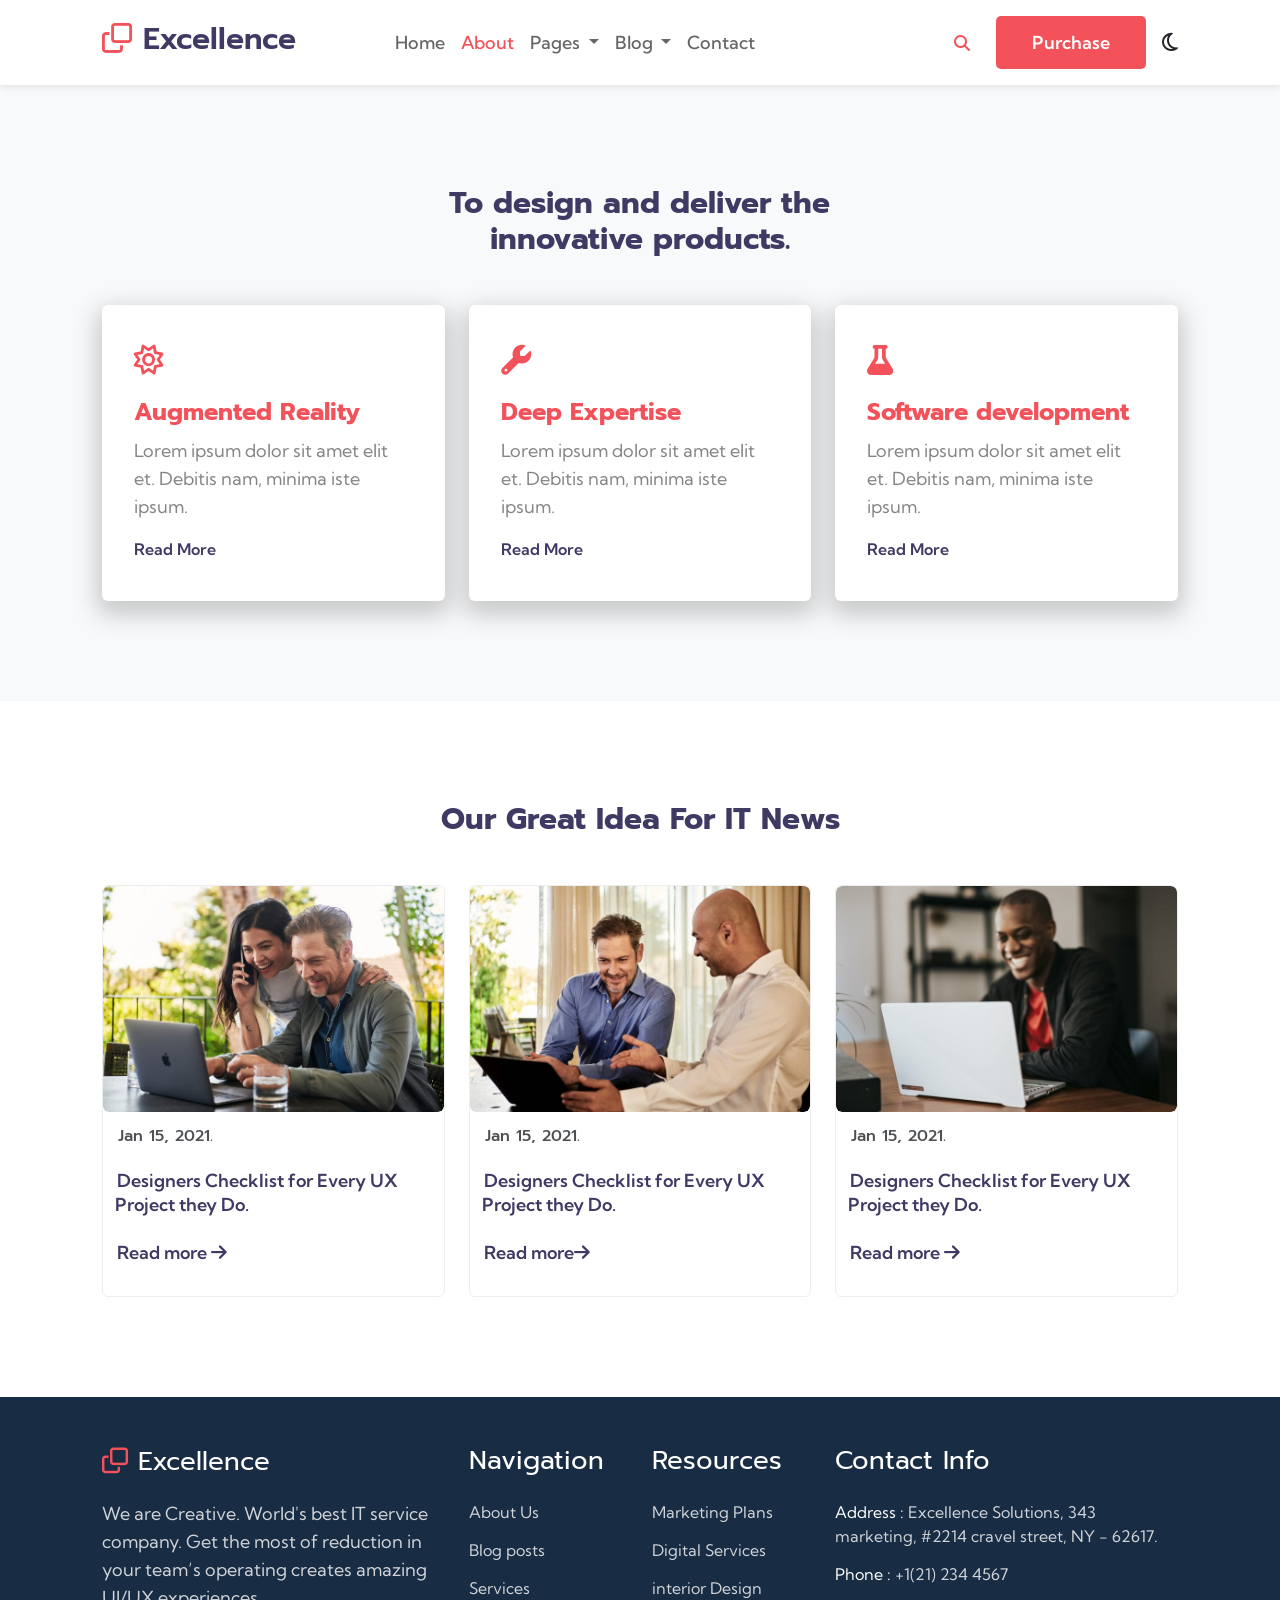
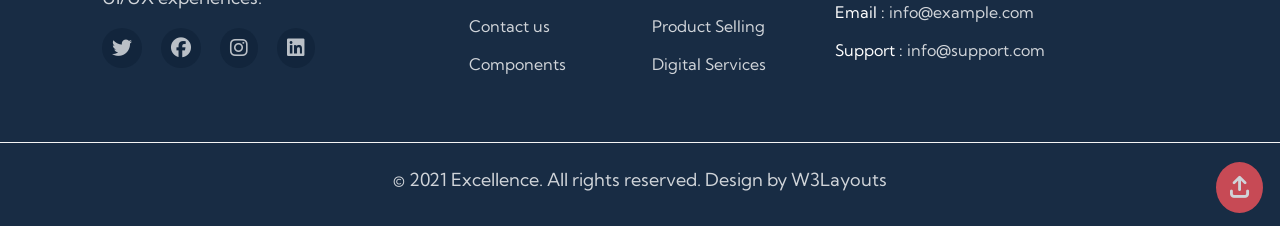
==== about.html @ 2a5c4272 "first commit" ====
<!DOCTYPE html>
<html lang="en">
<head>
    <meta charset="UTF-8">
    <meta name="viewport" content="width=device-width, initial-scale=1.0">
    <title>Excellence</title>
    <link rel="stylesheet" href="css/bootstrap.min.css">
    <link rel="stylesheet" href="css/style.css">
    <link rel="preconnect" href="https://fonts.googleapis.com">
    <link rel="preconnect" href="https://fonts.gstatic.com" crossorigin>
    <link href="https://fonts.googleapis.com/css2?family=Kumbh+Sans&family=Prompt&display=swap" rel="stylesheet">
    <link rel="stylesheet" href="https://cdnjs.cloudflare.com/ajax/libs/font-awesome/6.5.2/css/all.min.css">
</head>
<body>
    <nav class="navbar navbar-expand-lg sticky-top" id="header">
        <div class="container">
            <a class="navbar-brand col-3" href="index.html"><h3><span><i class="fa-regular fa-clone"></i></span> Excellence</h3></a>
            <button class="navbar-toggler" type="button" data-bs-toggle="collapse" data-bs-target="#navbarSupportedContent" aria-controls="navbarSupportedContent" aria-expanded="false" aria-label="Toggle navigation">
                <span class="navbar-toggler-icon"></span>
            </button>
            <div class="collapse navbar-collapse" id="navbarSupportedContent">
                <ul class="navbar-nav me-auto mb-2 mb-lg-0">
                    <li class="nav-item">
                        <a class="nav-link " aria-current="page" href="index.html">Home</a>
                    </li>
                    <li class="nav-item ">
                        <a class="nav-link active" href="#">About</a>
                    </li>
                    <li class="nav-item dropdown">
                        <a class="nav-link dropdown-toggle" href="#" role="button" data-bs-toggle="dropdown" aria-expanded="false">
                        Pages
                        </a>
                        <ul class="dropdown-menu">
                        <li><a class="dropdown-item" href="#">Action</a></li>
                        <li><a class="dropdown-item" href="#">Another action</a></li>
                        <li><hr class="dropdown-divider"></li>
                        <li><a class="dropdown-item" href="#">Something else here</a></li>
                        </ul>
                    </li>
                    <li class="nav-item dropdown">
                        <a class="nav-link dropdown-toggle" href="#" role="button" data-bs-toggle="dropdown" aria-expanded="false">
                        Blog
                        </a>
                        <ul class="dropdown-menu">
                        <li><a class="dropdown-item" href="#">Action</a></li>
                        <li><a class="dropdown-item" href="#">Another action</a></li>
                        <li><hr class="dropdown-divider"></li>
                        <li><a class="dropdown-item" href="#">Something else here</a></li>
                        </ul>
                    </li>
                    <li class="nav-item">
                        <a class="nav-link" href="#">Contact</a>
                    </li>
                    <!-- <li class="nav-item">
                        <a class="nav-link disabled" aria-disabled="true">Disabled</a>
                    </li> -->
                </ul>
                <!-- <form class="d-flex" role="search">
                <input class="form-control me-2" type="search" placeholder="Search" aria-label="Search">
                <button class="btn btn-outline-success" type="submit">Search</button>
                </form> -->
                <span class="search"><i class="fa-solid fa-magnifying-glass"></i></span>
                <a href="" class="btn btn1 mx-3">Purchase</a>
            </div>
            <!-- theme icon -->
            <span class="moon size"><i class="fa-regular fa-moon"></i></span>
            <span class="sun size"><i class="fa-regular fa-sun"></i></span>
        </div>
    </nav>
    <!-- header close -->

    <div id="products" class="pd gr">
        <div class="container">
            <h1 class="hd text-center col-lg-5 col-md-10 mx-auto mb-5">To design and deliver the innovative products.</h1>
                <div class="row mt-5SS">
                    <div class="col-lg-4 col-md-6 col-12">
                        <div class="pro rounded pr1">
                            <span class="fa-regular fa-sun" aria-hidden="true"></span>
                            <h3>Augmented Reality</h3>
                            <p class="para">Lorem ipsum dolor sit amet elit et. Debitis nam, minima iste ipsum.</p>
                            <a href="">Read More</a>
                        </div>
                    </div>
                    <div class="col-lg-4 col-md-6 col-12 mt-md-0 mt-5" >
                        <div class="pro rounded pr2">
                            <span class="fa fa-wrench icon-fea" aria-hidden="true"></span>
                            <h3>Deep Expertise</h3>
                            <p class="para">Lorem ipsum dolor sit amet elit et. Debitis nam, minima iste ipsum.</p>
                            <a href="">Read More</a>
                        </div>
                    </div>
                    <div class="col-lg-4 col-md-6 col-12 mt-lg-0 mt-5 mx-auto">
                        <div class="pro rounded pr3">
                            <span class="fa fa-flask" aria-hidden="true"></span>
                            <h3>Software development</h3>
                            <p class="para">Lorem ipsum dolor sit amet elit et. Debitis nam, minima iste ipsum.</p>
                            <a href="" class="sam">Read More</a>
                        </div>
                    </div>                    
                </div>
        </div>
    </div>
    <!-- products close -->

    <div id="idea" class="pd">
        <div class="container">
            <h1 class="hd text-center col-lg-7 col-md-10 mx-auto">Our Great Idea For IT News</h1>
            <div class="row mt-5">
                <div class="col-lg-4 col-md-6 col-12">
                    <div class="bor rounded">
                        <div class="effect rounded">
                            <img src="images/blog1.jpg" class="rounded img-fluid">
                            <div class="eff rounded">
                                <span class="fa fa-plus rounded"></span>
                            </div>
                        </div>
                        <h6 >Jan 15, 2021.</h6>                    
                        <a href="#">Designers Checklist for Every UX
                        &nbsp;&nbsp;&nbsp;Project they Do.</a><br><br>
                        <a href="#">Read more <span class="fa fa-arrow-right"></span></a>
                    </div>                   
                </div>
                <div class="col-lg-4 col-md-6 col-12 mt-md-0 mt-5">
                    <div class="bor rounded">
                        <div class="effect rounded">
                            <img src="images/blog2.jpg" class="rounded img-fluid">
                            <div class="eff rounded">
                                <span class="fa fa-plus rounded"></span>
                            </div>
                        </div>
                        <h6 >Jan 15, 2021.</h6>                    
                        <a href="#">Designers Checklist for Every UX
                        &nbsp;&nbsp;&nbsp;Project they Do.</a><br><br>
                        <a href="#">Read more<span class="fa fa-arrow-right"></span></a>
                    </div>         
                </div>
                <div class="col-lg-4 col-md-6 col-12 mt-lg-0 mt-5 mx-auto">
                    <div class="bor rounded">
                        <div class="effect rounded">
                            <img src="images/blog3.jpg" class="rounded img-fluid">
                            <div class="eff rounded">
                                <span class="fa fa-plus rounded"></span>
                            </div>
                        </div>
                        <h6 >Jan 15, 2021.</h6>                    
                        <a href="#">Designers Checklist for Every UX
                        &nbsp;&nbsp;&nbsp;Project they Do.</a><br><br>
                        <a href="#">Read more <span class="fa fa-arrow-right"></span></a>
                    </div>         
                </div>
            </div>
        </div>
    </div>
    <!-- ideas close -->

    <div id="footer" class="pt-5 pb-3 fbc">
        <div class="container">
            <div class="row">
                <div class="col-lg-4 col-md-6 col-12">
                    <a class="navbar-brand col-3" href="index.html"><h3><span><i class="fa-regular fa-clone"></i></span> Excellence</h3></a>
                    <p class="para">We are Creative. World's best IT service company. Get the most of reduction in your team’s operating creates amazing UI/UX experiences.</p>
                    <a href=""><i class="fa-brands fa-twitter"></i></a>
                    <a href=""><i class="fa-brands fa-facebook"></a></i>
                    <a href=""><i class="fa-brands fa-instagram"></i></a>
                    <a href=""><i class="fa-brands fa-linkedin"></i></a>
                </div>
                <div class="col-lg-2 col-md-6 col-6  mt-md-0 mt-5">
                    <h3 class="pb-3">Navigation</h3>
                    <ul class="list-unstyled">
                        <li><a href="">About Us</a></li>
                        <li><a href="">Blog posts</a></li>
                        <li><a href="">Services</a></li>
                        <li><a href="">Contact us</a></li>
                        <li><a href="">Components</a></li>
                    </ul>
                </div>
                <div class="col-lg-2 col-md-6 col-6 mt-lg-0 mt-5">
                    <h3 class="pb-3">Resources</h3>
                    <ul class="list-unstyled">
                        <li><a href="">Marketing Plans</a></li>
                        <li><a href="">Digital Services</a></li>
                        <li><a href="">interior Design</a></li>
                        <li><a href="">Product Selling</a></li>
                        <li><a href="">Digital Services</a></li>
                    </ul>
                </div>
                <div class="col-lg-4 col-md-6 col-12  mt-lg-0 mt-5">
                    <h3 class="pb-3">Contact Info</h3>
                    <ul class="list-unstyled">
                        <li>Address : <a href="">Excellence Solutions, 343 marketing, #2214 cravel street, NY - 62617.</a></li>
                        <li>Phone : <a href="">+1(21) 234 4567</a></li>
                        <li>Email : <a href="">info@example.com</a></li>
                        <li>Support : <a href="">info@support.com</a></li>
                    </ul>
                </div>
            </div>
        </div>     
        <div class="bb"></div>
        <div><p class="para mt-2 text-center">© 2021 Excellence. All rights reserved. Design by W3Layouts</p></div>
        <a href="" class="arrow"><i class="fa-solid fa-arrow-up-from-bracket"></i></a>
    </div>
    

    <script src="js/jquery-3.7.1.min.js"></script>
    <script src="js/popper.min.js"></script>
    <script src="js/bootstrap.min.js"></script>
    <script src="js/style.js"></script>
</body>
</html>
---- css/style.css ----
* {
    font-family: "Kumbh Sans", sans-serif;
}

h1,
h2,
h3,
h4,
h5,
h6 {
    font-family: "Prompt", sans-serif;
}

.container {
    width: 1100px;
}

.pd

/* for common padding*/
    {
    padding: 100px 0px;
}

.pd1

/* for common padding*/
    {
    padding: 30px 0px;
}

.gr {
    background-color: #f8f9fa;
}

.mr

/* for common margin*/
    {
    margin: 30px 0px;
}

.hd

/* for common heading*/
    {
    font-size: 30px;
    font-weight: 700;
    color: #3f3a64;
}

.para {
    font-size: 18px;
    line-height: 28px;
    color: #666;
    opacity: 0.8;
}

.navbar {
    padding: 15px 0px !important;
    background-color: white;
    box-shadow: 0 3px 6px 0 rgba(0, 0, 0, 0.08);
}

.navbar-brand span {
    color: #f3525a;
}

.navbar .navbar-brand h3 {
    color: #3f3a64;
    font-size: 30px !important;
    font-weight: 600;
    /* for bold*/
}

.navbar-nav .nav-link {
    padding: 0px 10px;
    color: #666;
    font-size: 18px;
    font-weight: 500;
}

.navbar-nav .nav-link.active {
    color: #f3525a !important;
}

.navbar-nav .nav-link:hover {
    color: #f3525a !important;
}

.search {
    color: #f3525a !important;
    padding: 7px 10px;
}

.search:hover {
    background-color: red;
    color: white !important;
    border-radius: 100px;
}

a.btn1 {
    padding: 12px 35px;
    font-size: 18px;
    font-weight: 600;
    color: white;
    background-color: #f3525a !important;
    border-radius: 5px;
}

a.btn1:hover {
    background-color: #dc3545 !important;
    color: white;
}

.size {
    font-size: 1.3em;
}

.navbar-toggler {
    background-color: #f3525a !important;
    box-shadow: none !important;
    border: none;
}

/* header css close */

.carousel-caption {
    position: absolute;
    top: 38%;
}

.carousel-indicators button {
    height: 10px !important;
    width: 10px !important;
    border-radius: 100%;
    margin-right: 10px !important;
}

.carousel-caption h3 {
    font-size: 36px;
    margin-bottom: 14px;
    color: #fff;
    font-weight: 100px;
}

.carousel-caption h1 {
    color: #fff;
    font-size: 60px;
    line-height: 90px;
    /* text-transform: capitalize; */
    font-weight: 700;
}

.carousel-caption p {
    color: #f3f3f3;
    font-size: 20px;
    opacity: 0.8;
    margin-bottom: 50px;
}

/* carousel(slider) css close */

@media only screen and (max-width:991px) {
    .navbar-toggler {
        position: fixed;
        right: 12%;
        top: 3%;
    }

    .size {
        position: fixed;
        right: 20%;
        top: 3.5%;
    }

    .navbar .btn1 {
        display: none;
    }

    #carouselExampleCaptions img {
        height: 500px;
    }

    .carousel-caption {
        position: absolute;
        top: 25%;
    }

    .carousel-caption h3 {
        font-size: 26px;
        margin-bottom: 14px;
    }

    .carousel-caption h1 {
        font-size: 40px;
        line-height: 80px;
    }

    .carousel-caption p {
        font-size: 20px;
        opacity: 0.8;
        margin-bottom: 30px;
    }

}

@media only screen and (max-width:768px) {
    .navbar-toggler {
        position: fixed;
        right: 8%;
    }

    .size {
        position: fixed;
        right: 22%;
    }

    .navbar .btn1 {
        display: none;
    }

    #carouselExampleCaptions img {
        height: 400px;
    }

    .carousel-caption {
        position: absolute;
        top: 18%;
    }

    .carousel-caption h3 {
        font-size: 18px;
        margin-bottom: 7px;
    }

    .carousel-caption h1 {
        font-size: 26px;
    }

    .carousel-caption p {
        font-size: 15px;
        opacity: 0.8;
        margin-bottom: 15px;
    }

}


a.btn2 {
    padding: 12px 35px;
    font-size: 18px;
    font-weight: 600;
    color: #f3525a;
    border: 1px solid red;
}

a.btn2:hover {
    background-color: #f3525a;
    color: white;
}

/* about css close */

#services .card-body {
    padding: 30px 25px;
    box-shadow: 0px 9px 24px 5px rgba(0, 0, 0, 0.04);
}

#services .card-body span {
    font-size: 25px;
    color: #3f3a64;
    margin-top: 10px;
}

#services .card-body a {
    font-size: 22px;
    line-height: 28px;
    color: #3f3a64;
    font-weight: 600;
    text-decoration: none;
}

#services .card-body a:hover {
    color: #f3525a !important;
    ;
}

/* services css close */

#solution .nav-item {
    font-weight: 600;
    font-size: 18px;
    color: #3f3a64;
    margin-right: 15px;
}

#solution .nav-item button {
    background-color: #f8f9fa;
    color: #3f3a64;
    padding: 15px;
}

#solution .nav-item button.active {
    background-color: #f3525a !important;
    color: white;
}

#solution .tab-pane h3 {
    font-weight: 600;
    font-size: 22px;
    line-height: 30px;
    margin-bottom: 15px;
    margin-top: 10px;
    color: #3f3a64;
}

#solution .tab-pane li {
    margin-bottom: 10px;
    color: #3f3a64;
    font-size: 18px;
    font-weight: 600;
}

#solution .tab-pane li span {
    font-size: 12px;
    margin-right: 16px;
    opacity: 0.4;
}

/* tabs css close */
#solution .accordion button {
    padding: 1em 0;
    color: #3f3a64;
    font-size: 1.15rem;
    font-weight: 700;
    box-shadow: none;
    position: relative;
}

#solution .accordion button:hover {
    color: #f3525a !important;
}

#solution .accordion .accordion-item {
    border: none;
    border-bottom: 1px solid #eee;
}

#solution .accordion .accordion-body {
    padding-left: 0px;
}

#solution .accordion-button:not(.collapsed) {
    color: white !important;
    background-color: #f3525a !important;
    padding: 15px 20px;
    box-shadow: none;
    border-radius: 5px;
}

#solution .accordion-button:not(.collapsed):hover {
    color: white !important;
}

#solution .accordion-button::after {
    background-image: none;
}

#solution .accordion-button span {
    position: absolute;
    right: 3%;
}

#solution .accordion-button span.plus {
    display: block;
}

#solution .accordion-button span.minus {
    display: none;
}

#solution .accordion-button:not(.collapsed) span.plus {
    display: none;
}

#solution .accordion-button:not(.collapsed) span.minus {
    display: block;
}

/* accordian close */
/* solution css close */

#process .effect {
    position: relative;
}

#process .eff {
    background-color: rgba(0, 90, 255, 0.65);
    color: white;
    position: absolute;
    top: 0%;
    height: 100%;
    padding: 30px;
    padding-top: 50px;
    transform: scale(0);
    /* hide */
    transition: all 0.5s ease-out;
}

#process .effect:hover .eff {
    transform: scale(1);
    /* show */
}

#process .eff h4 {
    font-weight: 600;
    font-size: 22px;
    line-height: 28px;
    margin-bottom: 18px;
}

#process .eff p {
    color: white;
    opacity: 1;
}

#process .effect span.fa {
    color: #fff;
    background-color: #f3525a;
    padding: 10px;
    border-bottom-left-radius: 5px;
    position: absolute;
    bottom: 0%;
    left: 0%;
    transition: all 0.4s linear;
}

#process .effect:hover span.fa {
    opacity: 0;
}

/* process css close */

#join a.btn3 {
    padding: 12px 35px;
    font-size: 18px;
    font-weight: 600;
    color: black;
    border: 1px solid black;
}

#join a.btn3:hover {
    background-color: black;
    color: white;
}

/* join css close */

#products .pro {
    background-color: white;
    box-shadow: 0px 9px 24px 5px rgba(0, 0, 0, 0.2);
    padding: 2.5rem 2rem;
    transition: all 0.5 ease-out;
}

#products .pro span {
    font-size: 30px;
    color: #f3525a;
    margin-bottom: 20px;
    transition: all 0.5s ease;
    transform: scale(1);
}

#products .pro h3 {
    font-size: 24px;
    line-height: 34px;
    font-weight: 700;
    color: #f3525a;
    transition: all 0.3s ease;
}

#products .pro p {
    color: #666;
    transition: all 0.3s ease;
}

#products .pro a {
    font-weight: 600;
    font-size: 16px;
    color: #3f3a64;
    text-decoration: none;
    transition: all 0.3s ease;
}

#products .pr1:hover {
    background-image: linear-gradient(to right, rgba(0, 0, 0, 0.74), rgba(0, 0, 0, 0.67)), url(../images/s1.jpg);
    background-repeat: no-repeat;
    background-size: cover;
}

#products .pr2:hover {
    background-image: linear-gradient(to right, rgba(0, 0, 0, 0.74), rgba(0, 0, 0, 0.67)), url(../images/s3.jpg);
    background-repeat: no-repeat;
    background-size: cover;
}

#products .pr3:hover {
    background-image: linear-gradient(to right, rgba(0, 0, 0, 0.74), rgba(0, 0, 0, 0.67)), url(../images/s4.jpg);
    background-repeat: no-repeat;
    background-size: cover;
}

#products .pro:hover h3,
#products .pro:hover p,
#products .pro:hover a,
#products .pro:hover span {
    color: white;
}

#products .pro:hover span {
    transform: scale(1.1);
}

/* products css close */


#idea .effect {
    position: relative;
    overflow: hidden;
}

#idea .effect img {
    transform: scale(1);
    transition: all 0.5s linear;
}

#idea .effect:hover img {
    transform: scale(1.3);
}

#idea .eff span {
    font-size: 25px;
    background-color: rgba(0, 90, 255, 0.65);
    color: white;
    position: absolute;
    top: 0%;
    height: 100%;
    width: 100%;
    padding-top: 30%;
    padding-left: 47%;
    transform: rotateY(180deg) scale(0.5, 0.5); 
    transition: all 0.5s ease-out;
    opacity: 0;
}

#idea .effect:hover .eff span {
    transform: scale(1);
    opacity: 1;
}

#idea .bor {
    border: 1px solid #eee;
}

#idea .bor .cc {
    color: #f3525a;
}

#idea .bor h6 {
    font-size: 1rem;
    opacity: 0.8;
    padding: 15px;
}

#idea .bor a {
    font-size: 18px;
    line-height: 20px;
    font-weight: 600;
    color: #3f3a64;
    text-decoration: none;
    padding: 14px;
}

#idea a:hover {
    color: #f3525a !important;
}

#idea .bor a .fa {
    padding-bottom: 34px;
}

/* ideas css close */

#footer {
    background-color: #182c44 !important;
    position: relative;
}

#footer h3 {
    color: white;
    font-size: 26px;
    font-weight: 400;
}

#footer p {
    padding-top: 15px;
    color: white;
}

#footer .fa-brands {
    font-size: 20px;
    margin-right: 15px;
    color: white;
    background-color: #102339;
    border-radius: 100%;
    padding: 10px;
    opacity: 0.7;
}

#footer .fa-brands:hover {
    background-color: #f3525a;
    opacity: 1;
}

#footer ul li a {
    text-decoration: none;
    opacity: 0.8;
    color: white;
}

#footer ul li {
    margin-bottom: 14px;
    color: white;
}

#footer .bb {
    border-bottom: 1px solid whitesmoke;
    padding-top: 50px;
}

#footer a.arrow {
    color: white;
    background-color: #f3525a;
    font-size: 22px;
    position: absolute;
    right: 1.3%;
    bottom: 3%;
    padding: 9px 14px;
    border-radius: 100%;
    opacity: 0.8;
}

#footer a .arrow:hover {
    opacity: 1;
}

#footer a:hover {
    color: white;
    opacity: 1;
}
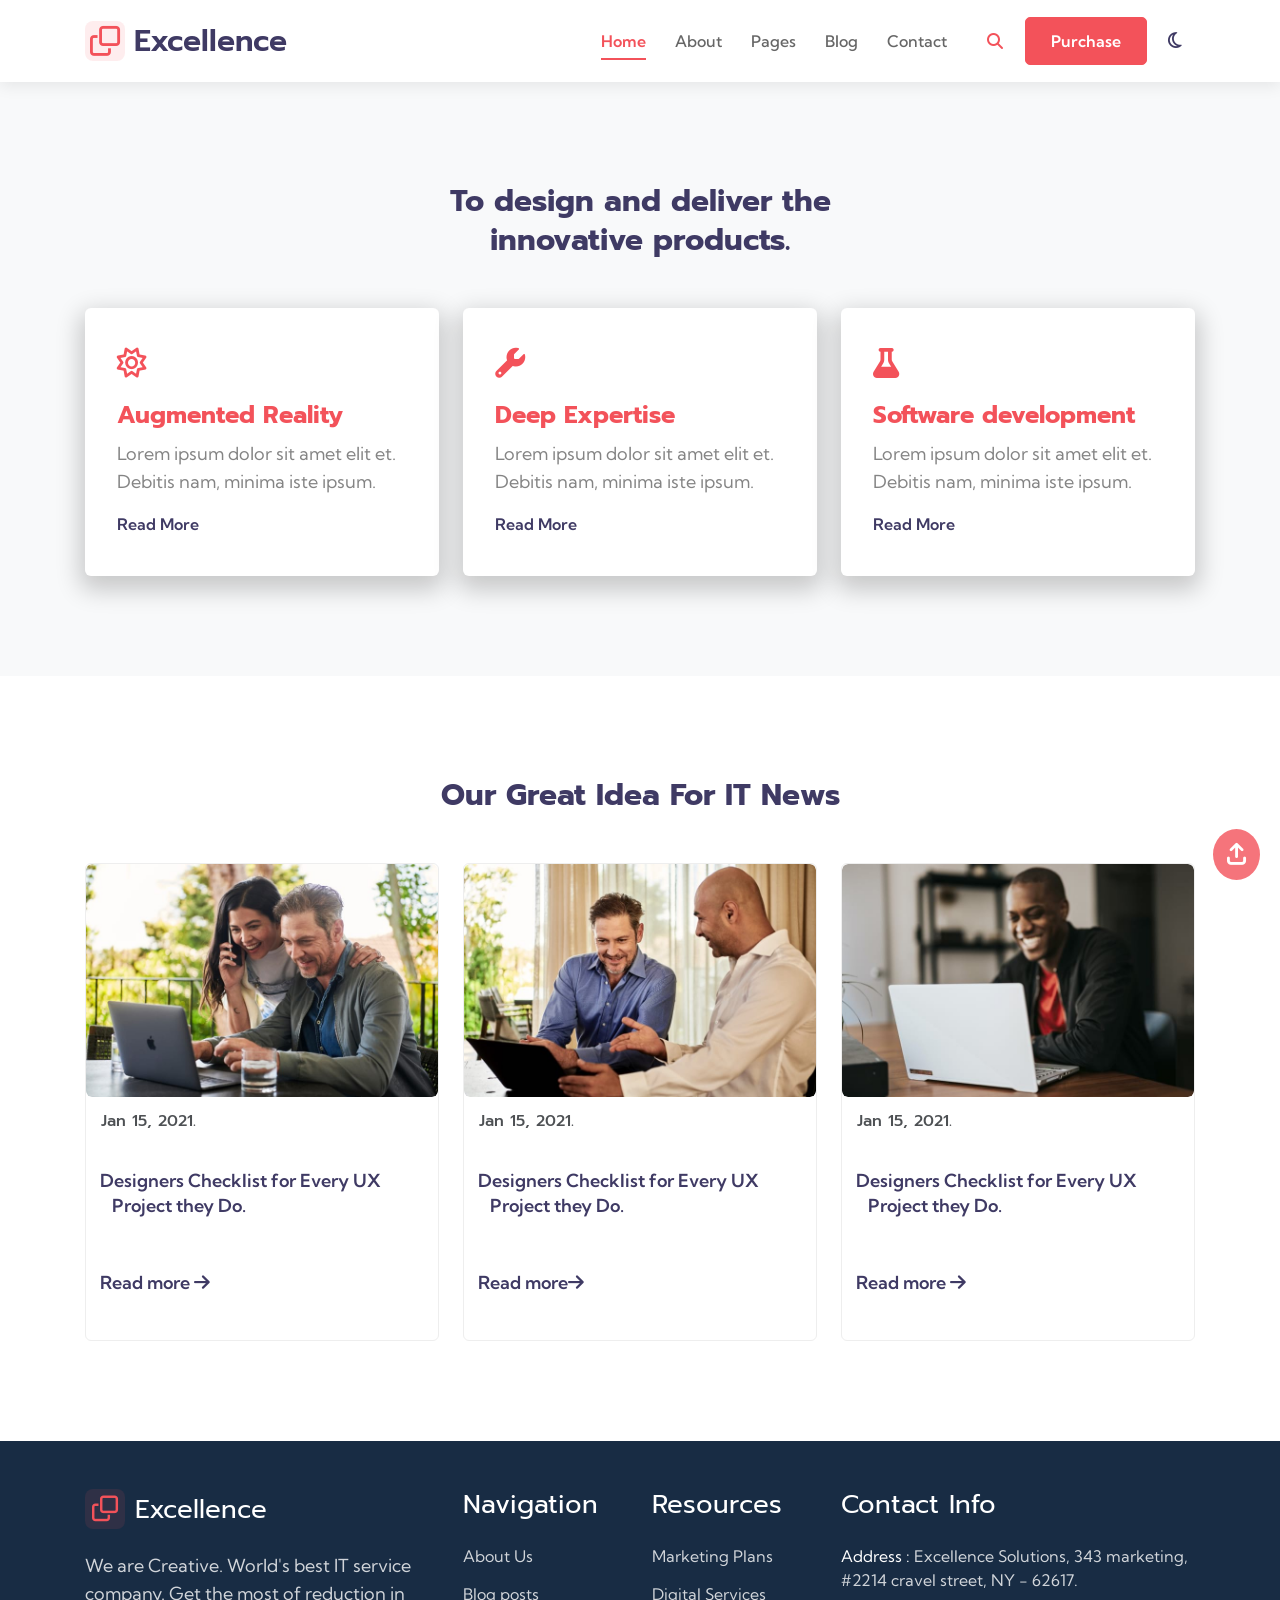
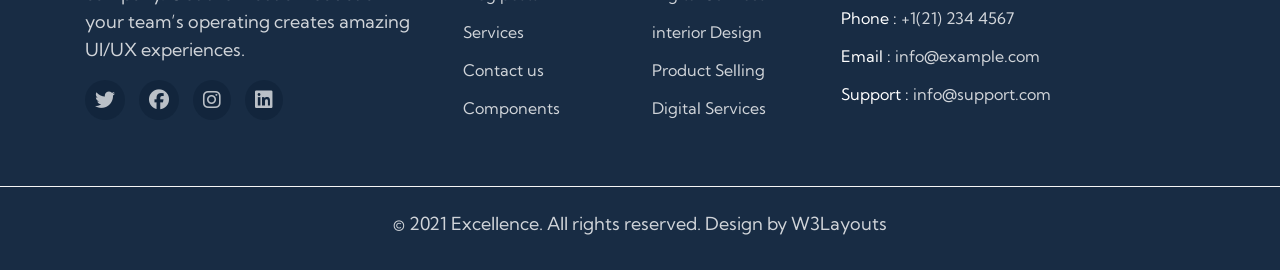
==== commit c3e9941b: "Improve responsive navbar and fixed header" ====
--- a/about.html
+++ b/about.html
@@ -1,5 +1,6 @@
 <!DOCTYPE html>
 <html lang="en">
+
 <head>
     <meta charset="UTF-8">
     <meta name="viewport" content="width=device-width, initial-scale=1.0">
@@ -11,93 +12,174 @@
     <link href="https://fonts.googleapis.com/css2?family=Kumbh+Sans&family=Prompt&display=swap" rel="stylesheet">
     <link rel="stylesheet" href="https://cdnjs.cloudflare.com/ajax/libs/font-awesome/6.5.2/css/all.min.css">
 </head>
+
 <body>
-    <nav class="navbar navbar-expand-lg sticky-top" id="header">
-        <div class="container">
-            <a class="navbar-brand col-3" href="index.html"><h3><span><i class="fa-regular fa-clone"></i></span> Excellence</h3></a>
-            <button class="navbar-toggler" type="button" data-bs-toggle="collapse" data-bs-target="#navbarSupportedContent" aria-controls="navbarSupportedContent" aria-expanded="false" aria-label="Toggle navigation">
-                <span class="navbar-toggler-icon"></span>
-            </button>
+    <nav class="navbar navbar-expand-lg theme1 fixed-header" id="header">
+        <div class="container">
+
+            <!-- Logo -->
+            <a class="navbar-brand" href="index.html">
+                <h3>
+                    <span><i class="fa-regular fa-clone"></i></span>
+                    Excellence
+                </h3>
+            </a>
+
+            <!-- Mobile Controls -->
+            <div class="mobile-controls">
+
+                <!-- Theme -->
+                <span class="moon size">
+                    <i class="fa-regular fa-moon"></i>
+                </span>
+
+                <span class="sun size">
+                    <i class="fa-regular fa-sun"></i>
+                </span>
+
+                <!-- Toggle -->
+                <button class="navbar-toggler" type="button" data-bs-toggle="collapse"
+                    data-bs-target="#navbarSupportedContent" aria-controls="navbarSupportedContent"
+                    aria-expanded="false" aria-label="Toggle navigation">
+
+                    <span class="navbar-toggler-icon"></span>
+                </button>
+
+            </div>
+
+            <!-- Navigation -->
             <div class="collapse navbar-collapse" id="navbarSupportedContent">
-                <ul class="navbar-nav me-auto mb-2 mb-lg-0">
+
+                <ul class="navbar-nav ms-auto mb-2 mb-lg-0">
+
                     <li class="nav-item">
-                        <a class="nav-link " aria-current="page" href="index.html">Home</a>
-                    </li>
-                    <li class="nav-item ">
-                        <a class="nav-link active" href="#">About</a>
-                    </li>
+                        <a class="nav-link active" aria-current="page" href="index.html">
+                            Home
+                        </a>
+                    </li>
+
+                    <li class="nav-item">
+                        <a class="nav-link" href="about.html">
+                            About
+                        </a>
+                    </li>
+
                     <li class="nav-item dropdown">
-                        <a class="nav-link dropdown-toggle" href="#" role="button" data-bs-toggle="dropdown" aria-expanded="false">
-                        Pages
-                        </a>
+                        <a class="nav-link dropdown-toggle" href="#" role="button" data-bs-toggle="dropdown"
+                            aria-expanded="false">
+                            Pages
+                        </a>
+
                         <ul class="dropdown-menu">
-                        <li><a class="dropdown-item" href="#">Action</a></li>
-                        <li><a class="dropdown-item" href="#">Another action</a></li>
-                        <li><hr class="dropdown-divider"></li>
-                        <li><a class="dropdown-item" href="#">Something else here</a></li>
+                            <li>
+                                <a class="dropdown-item" href="#">Action</a>
+                            </li>
+                            <li>
+                                <a class="dropdown-item" href="#">Another action</a>
+                            </li>
+                            <li>
+                                <hr class="dropdown-divider">
+                            </li>
+                            <li>
+                                <a class="dropdown-item" href="#">
+                                    Something else here
+                                </a>
+                            </li>
                         </ul>
                     </li>
+
                     <li class="nav-item dropdown">
-                        <a class="nav-link dropdown-toggle" href="#" role="button" data-bs-toggle="dropdown" aria-expanded="false">
-                        Blog
-                        </a>
+                        <a class="nav-link dropdown-toggle" href="#" role="button" data-bs-toggle="dropdown"
+                            aria-expanded="false">
+                            Blog
+                        </a>
+
                         <ul class="dropdown-menu">
-                        <li><a class="dropdown-item" href="#">Action</a></li>
-                        <li><a class="dropdown-item" href="#">Another action</a></li>
-                        <li><hr class="dropdown-divider"></li>
-                        <li><a class="dropdown-item" href="#">Something else here</a></li>
+                            <li>
+                                <a class="dropdown-item" href="#">Action</a>
+                            </li>
+                            <li>
+                                <a class="dropdown-item" href="#">Another action</a>
+                            </li>
+                            <li>
+                                <hr class="dropdown-divider">
+                            </li>
+                            <li>
+                                <a class="dropdown-item" href="#">
+                                    Something else here
+                                </a>
+                            </li>
                         </ul>
                     </li>
+
                     <li class="nav-item">
-                        <a class="nav-link" href="#">Contact</a>
-                    </li>
-                    <!-- <li class="nav-item">
-                        <a class="nav-link disabled" aria-disabled="true">Disabled</a>
-                    </li> -->
+                        <a class="nav-link" href="#">
+                            Contact
+                        </a>
+                    </li>
+
                 </ul>
-                <!-- <form class="d-flex" role="search">
-                <input class="form-control me-2" type="search" placeholder="Search" aria-label="Search">
-                <button class="btn btn-outline-success" type="submit">Search</button>
-                </form> -->
-                <span class="search"><i class="fa-solid fa-magnifying-glass"></i></span>
-                <a href="" class="btn btn1 mx-3">Purchase</a>
-            </div>
-            <!-- theme icon -->
-            <span class="moon size"><i class="fa-regular fa-moon"></i></span>
-            <span class="sun size"><i class="fa-regular fa-sun"></i></span>
+
+                <!-- Right Side -->
+                <div class="navbar-right">
+
+                    <span class="search">
+                        <i class="fa-solid fa-magnifying-glass"></i>
+                    </span>
+
+                    <a href="#" class="btn btn1">
+                        Purchase
+                    </a>
+
+                </div>
+
+            </div>
+
+            <!-- Desktop Theme -->
+            <div class="desktop-theme">
+                <span class="moon size">
+                    <i class="fa-regular fa-moon"></i>
+                </span>
+
+                <span class="sun size">
+                    <i class="fa-regular fa-sun"></i>
+                </span>
+            </div>
+
         </div>
     </nav>
     <!-- header close -->
 
     <div id="products" class="pd gr">
         <div class="container">
-            <h1 class="hd text-center col-lg-5 col-md-10 mx-auto mb-5">To design and deliver the innovative products.</h1>
-                <div class="row mt-5SS">
-                    <div class="col-lg-4 col-md-6 col-12">
-                        <div class="pro rounded pr1">
-                            <span class="fa-regular fa-sun" aria-hidden="true"></span>
-                            <h3>Augmented Reality</h3>
-                            <p class="para">Lorem ipsum dolor sit amet elit et. Debitis nam, minima iste ipsum.</p>
-                            <a href="">Read More</a>
-                        </div>
-                    </div>
-                    <div class="col-lg-4 col-md-6 col-12 mt-md-0 mt-5" >
-                        <div class="pro rounded pr2">
-                            <span class="fa fa-wrench icon-fea" aria-hidden="true"></span>
-                            <h3>Deep Expertise</h3>
-                            <p class="para">Lorem ipsum dolor sit amet elit et. Debitis nam, minima iste ipsum.</p>
-                            <a href="">Read More</a>
-                        </div>
-                    </div>
-                    <div class="col-lg-4 col-md-6 col-12 mt-lg-0 mt-5 mx-auto">
-                        <div class="pro rounded pr3">
-                            <span class="fa fa-flask" aria-hidden="true"></span>
-                            <h3>Software development</h3>
-                            <p class="para">Lorem ipsum dolor sit amet elit et. Debitis nam, minima iste ipsum.</p>
-                            <a href="" class="sam">Read More</a>
-                        </div>
-                    </div>                    
-                </div>
+            <h1 class="hd text-center col-lg-5 col-md-10 mx-auto mb-5">To design and deliver the innovative products.
+            </h1>
+            <div class="row mt-5SS">
+                <div class="col-lg-4 col-md-6 col-12">
+                    <div class="pro rounded pr1">
+                        <span class="fa-regular fa-sun" aria-hidden="true"></span>
+                        <h3>Augmented Reality</h3>
+                        <p class="para">Lorem ipsum dolor sit amet elit et. Debitis nam, minima iste ipsum.</p>
+                        <a href="">Read More</a>
+                    </div>
+                </div>
+                <div class="col-lg-4 col-md-6 col-12 mt-md-0 mt-5">
+                    <div class="pro rounded pr2">
+                        <span class="fa fa-wrench icon-fea" aria-hidden="true"></span>
+                        <h3>Deep Expertise</h3>
+                        <p class="para">Lorem ipsum dolor sit amet elit et. Debitis nam, minima iste ipsum.</p>
+                        <a href="">Read More</a>
+                    </div>
+                </div>
+                <div class="col-lg-4 col-md-6 col-12 mt-lg-0 mt-5 mx-auto">
+                    <div class="pro rounded pr3">
+                        <span class="fa fa-flask" aria-hidden="true"></span>
+                        <h3>Software development</h3>
+                        <p class="para">Lorem ipsum dolor sit amet elit et. Debitis nam, minima iste ipsum.</p>
+                        <a href="" class="sam">Read More</a>
+                    </div>
+                </div>
+            </div>
         </div>
     </div>
     <!-- products close -->
@@ -114,11 +196,11 @@
                                 <span class="fa fa-plus rounded"></span>
                             </div>
                         </div>
-                        <h6 >Jan 15, 2021.</h6>                    
+                        <h6>Jan 15, 2021.</h6>
                         <a href="#">Designers Checklist for Every UX
-                        &nbsp;&nbsp;&nbsp;Project they Do.</a><br><br>
+                            &nbsp;&nbsp;&nbsp;Project they Do.</a><br><br>
                         <a href="#">Read more <span class="fa fa-arrow-right"></span></a>
-                    </div>                   
+                    </div>
                 </div>
                 <div class="col-lg-4 col-md-6 col-12 mt-md-0 mt-5">
                     <div class="bor rounded">
@@ -128,11 +210,11 @@
                                 <span class="fa fa-plus rounded"></span>
                             </div>
                         </div>
-                        <h6 >Jan 15, 2021.</h6>                    
+                        <h6>Jan 15, 2021.</h6>
                         <a href="#">Designers Checklist for Every UX
-                        &nbsp;&nbsp;&nbsp;Project they Do.</a><br><br>
+                            &nbsp;&nbsp;&nbsp;Project they Do.</a><br><br>
                         <a href="#">Read more<span class="fa fa-arrow-right"></span></a>
-                    </div>         
+                    </div>
                 </div>
                 <div class="col-lg-4 col-md-6 col-12 mt-lg-0 mt-5 mx-auto">
                     <div class="bor rounded">
@@ -142,25 +224,28 @@
                                 <span class="fa fa-plus rounded"></span>
                             </div>
                         </div>
-                        <h6 >Jan 15, 2021.</h6>                    
+                        <h6>Jan 15, 2021.</h6>
                         <a href="#">Designers Checklist for Every UX
-                        &nbsp;&nbsp;&nbsp;Project they Do.</a><br><br>
+                            &nbsp;&nbsp;&nbsp;Project they Do.</a><br><br>
                         <a href="#">Read more <span class="fa fa-arrow-right"></span></a>
-                    </div>         
+                    </div>
                 </div>
             </div>
         </div>
     </div>
     <!-- ideas close -->
 
-    <div id="footer" class="pt-5 pb-3 fbc">
+    <div id="footer" class="pt-5 pb-3 fbc theme2">
         <div class="container">
             <div class="row">
                 <div class="col-lg-4 col-md-6 col-12">
-                    <a class="navbar-brand col-3" href="index.html"><h3><span><i class="fa-regular fa-clone"></i></span> Excellence</h3></a>
-                    <p class="para">We are Creative. World's best IT service company. Get the most of reduction in your team’s operating creates amazing UI/UX experiences.</p>
+                    <a class="navbar-brand" href="index.html">
+                        <h3><span><i class="fa-regular fa-clone"></i></span> Excellence</h3>
+                    </a>
+                    <p class="para">We are Creative. World's best IT service company. Get the most of reduction in your
+                        team’s operating creates amazing UI/UX experiences.</p>
                     <a href=""><i class="fa-brands fa-twitter"></i></a>
-                    <a href=""><i class="fa-brands fa-facebook"></a></i>
+                    <a href=""><i class="fa-brands fa-facebook"></i></a>
                     <a href=""><i class="fa-brands fa-instagram"></i></a>
                     <a href=""><i class="fa-brands fa-linkedin"></i></a>
                 </div>
@@ -187,43 +272,27 @@
                 <div class="col-lg-4 col-md-6 col-12  mt-lg-0 mt-5">
                     <h3 class="pb-3">Contact Info</h3>
                     <ul class="list-unstyled">
-                        <li>Address : <a href="">Excellence Solutions, 343 marketing, #2214 cravel street, NY - 62617.</a></li>
+                        <li>Address : <a href="">Excellence Solutions, 343 marketing, #2214 cravel street, NY -
+                                62617.</a></li>
                         <li>Phone : <a href="">+1(21) 234 4567</a></li>
                         <li>Email : <a href="">info@example.com</a></li>
                         <li>Support : <a href="">info@support.com</a></li>
                     </ul>
                 </div>
             </div>
-        </div>     
+        </div>
         <div class="bb"></div>
-        <div><p class="para mt-2 text-center">© 2021 Excellence. All rights reserved. Design by W3Layouts</p></div>
+        <div>
+            <p class="para mt-2 text-center">© 2021 Excellence. All rights reserved. Design by W3Layouts</p>
+        </div>
         <a href="" class="arrow"><i class="fa-solid fa-arrow-up-from-bracket"></i></a>
     </div>
-    
+
 
     <script src="js/jquery-3.7.1.min.js"></script>
     <script src="js/popper.min.js"></script>
     <script src="js/bootstrap.min.js"></script>
     <script src="js/style.js"></script>
 </body>
-</html>
-
-
-
-
-
-
-
-
-
-
-
-
-
-
-
-
-
-
-
-
+
+</html>
--- a/css/style.css
+++ b/css/style.css
@@ -1,5 +1,21 @@
+/* =========================================================
+   GLOBAL
+========================================================= */
+
 * {
+    box-sizing: border-box;
     font-family: "Kumbh Sans", sans-serif;
+}
+
+html {
+    scroll-behavior: smooth;
+    overflow-x: hidden;
+}
+
+body {
+    margin: 0;
+    padding: 0;
+    overflow-x: hidden;
 }
 
 h1,
@@ -11,42 +27,48 @@
     font-family: "Prompt", sans-serif;
 }
 
+img {
+    max-width: 100%;
+    height: auto;
+}
+
+a {
+    transition: all 0.3s ease;
+}
+
 .container {
-    width: 1100px;
-}
-
-.pd
-
-/* for common padding*/
-    {
-    padding: 100px 0px;
-}
-
-.pd1
-
-/* for common padding*/
-    {
-    padding: 30px 0px;
+    width: 100%;
+    max-width: 1140px;
+    margin: 0 auto;
+    padding-left: 15px;
+    padding-right: 15px;
+}
+
+/* Common padding */
+
+.pd {
+    padding: 100px 0;
+}
+
+.pd1 {
+    padding: 30px 0;
 }
 
 .gr {
     background-color: #f8f9fa;
 }
 
-.mr
-
-/* for common margin*/
-    {
-    margin: 30px 0px;
-}
-
-.hd
-
-/* for common heading*/
-    {
+.mr {
+    margin: 30px 0;
+}
+
+/* Common heading */
+
+.hd {
     font-size: 30px;
     font-weight: 700;
     color: #3f3a64;
+    line-height: 1.3;
 }
 
 .para {
@@ -56,84 +78,704 @@
     opacity: 0.8;
 }
 
+/* Prevent content from hiding underneath fixed navbar */
+body {
+    padding-top: 76px;
+}
+
+
+/* =========================================================
+   FIXED HEADER
+========================================================= */
+
+#header.fixed-header {
+    position: fixed;
+    top: 0;
+    left: 0;
+    width: 100%;
+    z-index: 9999;
+
+    background-color: rgba(255, 255, 255, 0.97);
+
+    box-shadow: 0 4px 15px rgba(0, 0, 0, 0.08);
+
+    backdrop-filter: blur(10px);
+    -webkit-backdrop-filter: blur(10px);
+
+    transition: all 0.3s ease;
+}
+
+
+/* Space for fixed navbar */
+
+body {
+    padding-top: 82px;
+}
+
+
+/* =========================================================
+   NAVBAR
+========================================================= */
+
 .navbar {
-    padding: 15px 0px !important;
-    background-color: white;
-    box-shadow: 0 3px 6px 0 rgba(0, 0, 0, 0.08);
+    min-height: 82px;
+    padding: 12px 0 !important;
+    background-color: transparent;
+
+    z-index: 9999;
+}
+
+
+/* =========================================================
+   CONTAINER
+========================================================= */
+
+.navbar .container {
+    display: flex;
+    align-items: center;
+}
+
+
+/* =========================================================
+   LOGO
+========================================================= */
+
+.navbar-brand {
+    text-decoration: none;
+    padding: 0 !important;
+    margin: 0 !important;
+}
+
+.navbar .navbar-brand h3 {
+    color: #3f3a64;
+
+    font-size: 30px !important;
+    font-weight: 600;
+
+    margin: 0;
+
+    white-space: nowrap;
+
+    display: flex;
+    align-items: center;
+
+    gap: 9px;
+
+    transition: all 0.3s ease;
 }
 
 .navbar-brand span {
     color: #f3525a;
 }
 
-.navbar .navbar-brand h3 {
-    color: #3f3a64;
-    font-size: 30px !important;
-    font-weight: 600;
-    /* for bold*/
+.navbar-brand h3 span {
+    display: inline-flex;
+
+    align-items: center;
+    justify-content: center;
+
+    width: 40px;
+    height: 40px;
+
+    border-radius: 8px;
+
+    background-color: rgba(243, 82, 90, 0.10);
+
+    transition: all 0.3s ease;
+}
+
+.navbar-brand:hover h3 span {
+    background-color: #f3525a;
+    color: white;
+
+    transform: rotate(-5deg);
+}
+
+
+/* =========================================================
+   NAVIGATION
+========================================================= */
+
+.navbar-nav {
+    align-items: center;
+    gap: 3px;
 }
 
 .navbar-nav .nav-link {
-    padding: 0px 10px;
-    color: #666;
-    font-size: 18px;
+    position: relative;
+
+    padding: 10px 13px !important;
+
+    color: #666 !important;
+
+    font-size: 16px;
     font-weight: 500;
-}
+
+    border-radius: 5px;
+
+    transition: all 0.3s ease;
+}
+
+
+/* Hover */
+
+.navbar-nav .nav-link:hover {
+    color: #f3525a !important;
+}
+
+
+/* Active */
 
 .navbar-nav .nav-link.active {
     color: #f3525a !important;
-}
-
-.navbar-nav .nav-link:hover {
+    font-weight: 600;
+}
+
+
+/* Animated underline */
+
+.navbar-nav .nav-link::after {
+    content: "";
+
+    position: absolute;
+
+    left: 13px;
+    right: 13px;
+    bottom: 3px;
+
+    height: 2px;
+
+    background-color: #f3525a;
+
+    transform: scaleX(0);
+    transform-origin: center;
+
+    transition: transform 0.3s ease;
+}
+
+.navbar-nav .nav-link:hover::after,
+.navbar-nav .nav-link.active::after {
+    transform: scaleX(1);
+}
+
+
+/* =========================================================
+   DROPDOWN
+========================================================= */
+
+.dropdown-menu {
+    border: none !important;
+
+    padding: 8px;
+
+    margin-top: 10px !important;
+
+    border-radius: 8px;
+
+    box-shadow: 0 8px 25px rgba(0, 0, 0, 0.12);
+}
+
+.dropdown-item {
+    padding: 9px 14px;
+
+    color: #666;
+
+    border-radius: 5px;
+
+    transition: all 0.2s ease;
+}
+
+.dropdown-item:hover {
+    background-color: rgba(243, 82, 90, 0.10);
+    color: #f3525a;
+}
+
+
+/* =========================================================
+   RIGHT SIDE
+========================================================= */
+
+.navbar-right {
+    display: flex;
+    align-items: center;
+
+    gap: 10px;
+
+    margin-left: 15px;
+}
+
+
+/* =========================================================
+   SEARCH
+========================================================= */
+
+.search {
+    width: 40px;
+    height: 40px;
+
+    display: flex;
+    align-items: center;
+    justify-content: center;
+
     color: #f3525a !important;
-}
-
-.search {
-    color: #f3525a !important;
-    padding: 7px 10px;
+
+    padding: 0;
+
+    cursor: pointer;
+
+    border-radius: 50%;
+
+    transition: all 0.3s ease;
 }
 
 .search:hover {
-    background-color: red;
+    background-color: #f3525a;
     color: white !important;
-    border-radius: 100px;
-}
+
+    transform: scale(1.05);
+}
+
+
+/* =========================================================
+   PURCHASE BUTTON
+========================================================= */
 
 a.btn1 {
-    padding: 12px 35px;
-    font-size: 18px;
+    padding: 11px 25px;
+
+    font-size: 16px;
     font-weight: 600;
-    color: white;
+
+    color: white !important;
+
     background-color: #f3525a !important;
+
+    border: 1px solid #f3525a !important;
+
     border-radius: 5px;
+
+    text-decoration: none;
+
+    display: inline-block;
+
+    transition: all 0.3s ease;
 }
 
 a.btn1:hover {
     background-color: #dc3545 !important;
+
+    border-color: #dc3545 !important;
+
+    color: white !important;
+
+    transform: translateY(-2px);
+
+    box-shadow: 0 5px 12px rgba(243, 82, 90, 0.25);
+}
+
+
+/* =========================================================
+   THEME ICON
+========================================================= */
+
+.size {
+    width: 40px;
+    height: 40px;
+
+    display: inline-flex;
+
+    align-items: center;
+    justify-content: center;
+
+    font-size: 18px;
+
+    color: #3f3a64;
+
+    cursor: pointer;
+
+    border-radius: 50%;
+
+    transition: all 0.3s ease;
+}
+
+.size:hover {
     color: white;
-}
-
-.size {
-    font-size: 1.3em;
-}
+
+    background-color: #f3525a;
+
+    transform: rotate(15deg);
+}
+
+.moon,
+.sun {
+    cursor: pointer;
+}
+
+
+/* =========================================================
+   DESKTOP THEME
+========================================================= */
+
+.desktop-theme {
+    display: flex;
+
+    align-items: center;
+
+    margin-left: 8px;
+}
+
+
+/* =========================================================
+   MOBILE CONTROLS
+========================================================= */
+
+.mobile-controls {
+    display: none;
+
+    align-items: center;
+
+    gap: 7px;
+
+    margin-left: auto;
+}
+
+
+/* =========================================================
+   TOGGLE BUTTON
+========================================================= */
 
 .navbar-toggler {
-    background-color: #f3525a !important;
+    width: 42px;
+    height: 42px;
+
+    padding: 0 !important;
+
+    display: flex;
+    align-items: center;
+    justify-content: center;
+
+    border: 1px solid #ddd !important;
+
+    border-radius: 7px !important;
+
+    background-color: white;
+
     box-shadow: none !important;
-    border: none;
-}
-
-/* header css close */
+
+    transition: all 0.3s ease;
+}
+
+.navbar-toggler:hover {
+    border-color: #f3525a !important;
+
+    background-color: rgba(243, 82, 90, 0.08);
+}
+
+
+/* Bootstrap hamburger */
+
+.navbar-toggler-icon {
+    width: 22px;
+    height: 22px;
+}
+
+
+/* =========================================================
+   TABLET
+========================================================= */
+
+@media (max-width: 1199px) {
+
+    .navbar-nav .nav-link {
+        padding-left: 9px !important;
+        padding-right: 9px !important;
+
+        font-size: 15px;
+    }
+
+    .navbar-right {
+        margin-left: 8px;
+    }
+
+    a.btn1 {
+        padding: 10px 20px;
+    }
+
+}
+
+
+/* =========================================================
+   MOBILE
+========================================================= */
+
+@media (max-width: 991px) {
+
+    body {
+        padding-top: 72px;
+    }
+
+    .navbar {
+        min-height: 72px;
+
+        padding: 10px 0 !important;
+    }
+
+    /* Mobile controls visible */
+
+    .mobile-controls {
+        display: flex;
+    }
+
+    /* Desktop theme hidden */
+
+    .desktop-theme {
+        display: none;
+    }
+
+    /* Logo */
+
+    .navbar .navbar-brand h3 {
+        font-size: 25px !important;
+    }
+
+    .navbar-brand h3 span {
+        width: 37px;
+        height: 37px;
+    }
+
+
+    /* =====================================================
+       MOBILE MENU
+    ===================================================== */
+
+    .navbar-collapse {
+        margin-top: 12px;
+
+        padding: 12px;
+
+        background-color: white;
+
+        border: 1px solid #eee;
+
+        border-radius: 10px;
+
+        box-shadow: 0 10px 25px rgba(0, 0, 0, 0.10);
+    }
+
+
+    .navbar-nav {
+        align-items: stretch;
+
+        gap: 2px;
+    }
+
+
+    .navbar-nav .nav-link {
+        width: 100%;
+
+        padding: 12px 15px !important;
+
+        font-size: 16px;
+
+        border-radius: 5px;
+    }
+
+
+    /* Remove underline on mobile */
+
+    .navbar-nav .nav-link::after {
+        display: none;
+    }
+
+
+    /* Active mobile item */
+
+    .navbar-nav .nav-link.active {
+        color: white !important;
+
+        background-color: #f3525a;
+    }
+
+
+    .navbar-nav .nav-link:hover {
+        background-color: rgba(243, 82, 90, 0.08);
+
+        color: #f3525a !important;
+    }
+
+
+    /* =====================================================
+       MOBILE DROPDOWN
+    ===================================================== */
+
+    .dropdown-menu {
+        margin-top: 0 !important;
+
+        padding: 5px;
+
+        border: none !important;
+
+        box-shadow: none;
+
+        background-color: #fafafa;
+    }
+
+    .dropdown-item {
+        padding: 10px 15px;
+    }
+
+
+    /* =====================================================
+       MOBILE RIGHT SIDE
+    ===================================================== */
+
+    .navbar-right {
+        display: flex;
+
+        flex-direction: column;
+
+        align-items: stretch;
+
+        margin: 8px 0 0;
+
+        padding-top: 10px;
+
+        border-top: 1px solid #eee;
+
+        gap: 8px;
+    }
+
+
+    .search {
+        width: 100%;
+
+        height: 42px;
+
+        justify-content: flex-start;
+
+        padding-left: 15px;
+
+        border-radius: 5px;
+
+        background-color: #fafafa;
+    }
+
+
+    .search:hover {
+        background-color: #f3525a;
+
+        color: white !important;
+    }
+
+
+    a.btn1 {
+        width: 100%;
+
+        text-align: center;
+
+        padding: 11px 20px;
+    }
+
+}
+
+
+/* =========================================================
+   SMALL MOBILE
+========================================================= */
+
+@media (max-width: 575px) {
+
+    body {
+        padding-top: 68px;
+    }
+
+    .navbar {
+        min-height: 68px;
+    }
+
+    .navbar .container {
+        padding-left: 12px;
+        padding-right: 12px;
+    }
+
+    .navbar .navbar-brand h3 {
+        font-size: 22px !important;
+    }
+
+    .navbar-brand h3 span {
+        width: 34px;
+        height: 34px;
+
+        font-size: 15px;
+    }
+
+    .mobile-controls {
+        gap: 5px;
+    }
+
+    .size,
+    .navbar-toggler {
+        width: 39px;
+        height: 39px;
+    }
+
+}
+
+
+/* =========================================================
+   VERY SMALL MOBILE
+========================================================= */
+
+@media (max-width: 380px) {
+
+    .navbar .navbar-brand h3 {
+        font-size: 19px !important;
+    }
+
+    .navbar-brand h3 span {
+        width: 31px;
+        height: 31px;
+    }
+
+    .size,
+    .navbar-toggler {
+        width: 36px;
+        height: 36px;
+    }
+
+    .mobile-controls {
+        gap: 3px;
+    }
+
+}
+
+/* =========================================================
+   CAROUSEL
+========================================================= */
+
+.carousel {
+    width: 100%;
+    overflow: hidden;
+}
+
+.carousel-item img {
+    width: 100%;
+    height: 650px;
+    object-fit: cover;
+}
 
 .carousel-caption {
     position: absolute;
-    top: 38%;
+    top: 32%;
+    left: 10%;
+    right: 10%;
+    text-align: center;
 }
 
 .carousel-indicators button {
     height: 10px !important;
     width: 10px !important;
-    border-radius: 100%;
+    border-radius: 50%;
     margin-right: 10px !important;
 }
 
@@ -141,130 +783,59 @@
     font-size: 36px;
     margin-bottom: 14px;
     color: #fff;
-    font-weight: 100px;
+    font-weight: 500;
 }
 
 .carousel-caption h1 {
     color: #fff;
     font-size: 60px;
-    line-height: 90px;
-    /* text-transform: capitalize; */
+    line-height: 1.2;
     font-weight: 700;
+    margin-bottom: 20px;
 }
 
 .carousel-caption p {
     color: #f3f3f3;
     font-size: 20px;
-    opacity: 0.8;
-    margin-bottom: 50px;
-}
-
-/* carousel(slider) css close */
-
-@media only screen and (max-width:991px) {
-    .navbar-toggler {
-        position: fixed;
-        right: 12%;
-        top: 3%;
-    }
-
-    .size {
-        position: fixed;
-        right: 20%;
-        top: 3.5%;
-    }
-
-    .navbar .btn1 {
-        display: none;
-    }
-
-    #carouselExampleCaptions img {
-        height: 500px;
-    }
-
-    .carousel-caption {
-        position: absolute;
-        top: 25%;
-    }
-
-    .carousel-caption h3 {
-        font-size: 26px;
-        margin-bottom: 14px;
-    }
-
-    .carousel-caption h1 {
-        font-size: 40px;
-        line-height: 80px;
-    }
-
-    .carousel-caption p {
-        font-size: 20px;
-        opacity: 0.8;
-        margin-bottom: 30px;
-    }
-
-}
-
-@media only screen and (max-width:768px) {
-    .navbar-toggler {
-        position: fixed;
-        right: 8%;
-    }
-
-    .size {
-        position: fixed;
-        right: 22%;
-    }
-
-    .navbar .btn1 {
-        display: none;
-    }
-
-    #carouselExampleCaptions img {
-        height: 400px;
-    }
-
-    .carousel-caption {
-        position: absolute;
-        top: 18%;
-    }
-
-    .carousel-caption h3 {
-        font-size: 18px;
-        margin-bottom: 7px;
-    }
-
-    .carousel-caption h1 {
-        font-size: 26px;
-    }
-
-    .carousel-caption p {
-        font-size: 15px;
-        opacity: 0.8;
-        margin-bottom: 15px;
-    }
-
-}
-
-
-a.btn2 {
-    padding: 12px 35px;
-    font-size: 18px;
-    font-weight: 600;
-    color: #f3525a;
-    border: 1px solid red;
-}
-
-a.btn2:hover {
-    background-color: #f3525a;
-    color: white;
-}
-
-/* about css close */
+    opacity: 0.9;
+    margin-bottom: 40px;
+}
+
+
+/* =========================================================
+   ABOUT
+========================================================= */
+
+#about img {
+    width: 100%;
+    display: block;
+}
+
+#about .btn {
+    margin-top: 10px;
+}
+
+
+/* =========================================================
+   SERVICES
+========================================================= */
+
+#services .card {
+    border: none;
+    overflow: hidden;
+    height: 100%;
+}
+
+#services .card-img-top {
+    width: 100%;
+    height: 240px;
+    object-fit: cover;
+}
 
 #services .card-body {
     padding: 30px 25px;
-    box-shadow: 0px 9px 24px 5px rgba(0, 0, 0, 0.04);
+    box-shadow: 0 9px 24px 5px rgba(0, 0, 0, 0.04);
+    height: 100%;
 }
 
 #services .card-body span {
@@ -283,10 +854,12 @@
 
 #services .card-body a:hover {
     color: #f3525a !important;
-    ;
-}
-
-/* services css close */
+}
+
+
+/* =========================================================
+   SOLUTION / TABS
+========================================================= */
 
 #solution .nav-item {
     font-weight: 600;
@@ -328,7 +901,11 @@
     opacity: 0.4;
 }
 
-/* tabs css close */
+
+/* =========================================================
+   ACCORDION
+========================================================= */
+
 #solution .accordion button {
     padding: 1em 0;
     color: #3f3a64;
@@ -336,6 +913,7 @@
     font-weight: 700;
     box-shadow: none;
     position: relative;
+    padding-right: 50px;
 }
 
 #solution .accordion button:hover {
@@ -348,13 +926,13 @@
 }
 
 #solution .accordion .accordion-body {
-    padding-left: 0px;
+    padding-left: 0;
 }
 
 #solution .accordion-button:not(.collapsed) {
     color: white !important;
     background-color: #f3525a !important;
-    padding: 15px 20px;
+    padding: 15px 50px 15px 20px;
     box-shadow: none;
     border-radius: 5px;
 }
@@ -388,29 +966,37 @@
     display: block;
 }
 
-/* accordian close */
-/* solution css close */
+
+/* =========================================================
+   PROCESS
+========================================================= */
 
 #process .effect {
     position: relative;
+    overflow: hidden;
+}
+
+#process .effect>img {
+    width: 100%;
+    display: block;
 }
 
 #process .eff {
     background-color: rgba(0, 90, 255, 0.65);
     color: white;
     position: absolute;
-    top: 0%;
+    top: 0;
+    left: 0;
+    width: 100%;
     height: 100%;
     padding: 30px;
     padding-top: 50px;
     transform: scale(0);
-    /* hide */
     transition: all 0.5s ease-out;
 }
 
 #process .effect:hover .eff {
     transform: scale(1);
-    /* show */
 }
 
 #process .eff h4 {
@@ -431,8 +1017,8 @@
     padding: 10px;
     border-bottom-left-radius: 5px;
     position: absolute;
-    bottom: 0%;
-    left: 0%;
+    bottom: 0;
+    left: 0;
     transition: all 0.4s linear;
 }
 
@@ -440,7 +1026,10 @@
     opacity: 0;
 }
 
-/* process css close */
+
+/* =========================================================
+   JOIN
+========================================================= */
 
 #join a.btn3 {
     padding: 12px 35px;
@@ -448,6 +1037,7 @@
     font-weight: 600;
     color: black;
     border: 1px solid black;
+    text-decoration: none;
 }
 
 #join a.btn3:hover {
@@ -455,21 +1045,25 @@
     color: white;
 }
 
-/* join css close */
+
+/* =========================================================
+   PRODUCTS
+========================================================= */
 
 #products .pro {
     background-color: white;
-    box-shadow: 0px 9px 24px 5px rgba(0, 0, 0, 0.2);
+    box-shadow: 0 9px 24px 5px rgba(0, 0, 0, 0.2);
     padding: 2.5rem 2rem;
-    transition: all 0.5 ease-out;
+    transition: all 0.5s ease-out;
+    height: 100%;
 }
 
 #products .pro span {
     font-size: 30px;
     color: #f3525a;
     margin-bottom: 20px;
+    display: inline-block;
     transition: all 0.5s ease;
-    transform: scale(1);
 }
 
 #products .pro h3 {
@@ -494,19 +1088,25 @@
 }
 
 #products .pr1:hover {
-    background-image: linear-gradient(to right, rgba(0, 0, 0, 0.74), rgba(0, 0, 0, 0.67)), url(../images/s1.jpg);
+    background-image: linear-gradient(to right,
+            rgba(0, 0, 0, 0.74),
+            rgba(0, 0, 0, 0.67)), url(../images/s1.jpg);
     background-repeat: no-repeat;
     background-size: cover;
 }
 
 #products .pr2:hover {
-    background-image: linear-gradient(to right, rgba(0, 0, 0, 0.74), rgba(0, 0, 0, 0.67)), url(../images/s3.jpg);
+    background-image: linear-gradient(to right,
+            rgba(0, 0, 0, 0.74),
+            rgba(0, 0, 0, 0.67)), url(../images/s3.jpg);
     background-repeat: no-repeat;
     background-size: cover;
 }
 
 #products .pr3:hover {
-    background-image: linear-gradient(to right, rgba(0, 0, 0, 0.74), rgba(0, 0, 0, 0.67)), url(../images/s4.jpg);
+    background-image: linear-gradient(to right,
+            rgba(0, 0, 0, 0.74),
+            rgba(0, 0, 0, 0.67)), url(../images/s4.jpg);
     background-repeat: no-repeat;
     background-size: cover;
 }
@@ -522,8 +1122,10 @@
     transform: scale(1.1);
 }
 
-/* products css close */
-
+
+/* =========================================================
+   BLOG / IDEA
+========================================================= */
 
 #idea .effect {
     position: relative;
@@ -531,12 +1133,14 @@
 }
 
 #idea .effect img {
+    width: 100%;
+    display: block;
     transform: scale(1);
     transition: all 0.5s linear;
 }
 
 #idea .effect:hover img {
-    transform: scale(1.3);
+    transform: scale(1.15);
 }
 
 #idea .eff span {
@@ -544,12 +1148,14 @@
     background-color: rgba(0, 90, 255, 0.65);
     color: white;
     position: absolute;
-    top: 0%;
+    top: 0;
+    left: 0;
     height: 100%;
     width: 100%;
-    padding-top: 30%;
-    padding-left: 47%;
-    transform: rotateY(180deg) scale(0.5, 0.5); 
+    display: flex;
+    align-items: center;
+    justify-content: center;
+    transform: rotateY(180deg) scale(0.5, 0.5);
     transition: all 0.5s ease-out;
     opacity: 0;
 }
@@ -561,6 +1167,8 @@
 
 #idea .bor {
     border: 1px solid #eee;
+    overflow: hidden;
+    height: 100%;
 }
 
 #idea .bor .cc {
@@ -573,13 +1181,14 @@
     padding: 15px;
 }
 
-#idea .bor a {
+#idea .bor>a {
     font-size: 18px;
-    line-height: 20px;
+    line-height: 25px;
     font-weight: 600;
     color: #3f3a64;
     text-decoration: none;
     padding: 14px;
+    display: inline-block;
 }
 
 #idea a:hover {
@@ -590,7 +1199,10 @@
     padding-bottom: 34px;
 }
 
-/* ideas css close */
+
+/* =========================================================
+   FOOTER
+========================================================= */
 
 #footer {
     background-color: #182c44 !important;
@@ -610,7 +1222,7 @@
 
 #footer .fa-brands {
     font-size: 20px;
-    margin-right: 15px;
+    margin-right: 10px;
     color: white;
     background-color: #102339;
     border-radius: 100%;
@@ -643,19 +1255,640 @@
     color: white;
     background-color: #f3525a;
     font-size: 22px;
-    position: absolute;
-    right: 1.3%;
-    bottom: 3%;
+    position: fixed;
+    right: 20px;
+    bottom: 20px;
     padding: 9px 14px;
     border-radius: 100%;
     opacity: 0.8;
-}
-
-#footer a .arrow:hover {
+    z-index: 1000;
+    text-decoration: none;
+}
+
+#footer a.arrow:hover {
     opacity: 1;
 }
 
 #footer a:hover {
     color: white;
     opacity: 1;
+}
+
+
+/* =========================================================
+   LARGE TABLET / SMALL LAPTOP
+========================================================= */
+
+@media (max-width: 1199px) {
+
+    .container {
+        max-width: 960px;
+    }
+
+    .navbar .navbar-brand h3 {
+        font-size: 26px !important;
+    }
+
+    .navbar-nav .nav-link {
+        font-size: 16px;
+    }
+
+    .carousel-item img {
+        height: 580px;
+    }
+
+    .carousel-caption {
+        top: 30%;
+    }
+
+    .carousel-caption h1 {
+        font-size: 50px;
+    }
+
+    .carousel-caption h3 {
+        font-size: 30px;
+    }
+
+    .carousel-caption p {
+        font-size: 18px;
+    }
+}
+
+
+/* =========================================================
+   TABLET
+========================================================= */
+
+@media (max-width: 991px) {
+
+    .container {
+        max-width: 720px;
+    }
+
+    .pd {
+        padding: 75px 0;
+    }
+
+    .hd {
+        font-size: 28px;
+    }
+
+    .para {
+        font-size: 17px;
+        line-height: 27px;
+    }
+
+    /* Navbar */
+
+    .navbar {
+        padding: 12px 0 !important;
+    }
+
+    .navbar-brand {
+        margin-right: 0;
+    }
+
+    .navbar .navbar-brand h3 {
+        font-size: 25px !important;
+    }
+
+    .navbar-toggler {
+        border: none !important;
+        box-shadow: none !important;
+        background-color: #f3525a !important;
+        padding: 7px 10px;
+    }
+
+    .navbar-collapse {
+        margin-top: 15px;
+        padding: 15px 0;
+    }
+
+    .navbar-nav {
+        width: 100%;
+    }
+
+    .navbar-nav .nav-link {
+        padding: 10px 5px;
+    }
+
+    .search {
+        display: inline-block;
+        margin-top: 10px;
+    }
+
+    .navbar .btn1 {
+        display: none;
+    }
+
+    .size {
+        margin-left: 15px;
+    }
+
+    /* Carousel */
+
+    .carousel-item img {
+        height: 500px;
+    }
+
+    .carousel-caption {
+        top: 24%;
+        left: 8%;
+        right: 8%;
+    }
+
+    .carousel-caption h3 {
+        font-size: 27px;
+    }
+
+    .carousel-caption h1 {
+        font-size: 42px;
+        line-height: 1.25;
+    }
+
+    .carousel-caption p {
+        font-size: 18px;
+        margin-bottom: 30px;
+    }
+
+    /* Services */
+
+    #services .card-img-top {
+        height: 220px;
+    }
+
+    /* Solution */
+
+    #solution .nav {
+        display: flex;
+        flex-wrap: wrap;
+    }
+
+    #solution .nav-item {
+        margin-right: 5px;
+        margin-bottom: 10px;
+        flex: 1 1 30%;
+    }
+
+    #solution .nav-item button {
+        width: 100%;
+        font-size: 16px;
+    }
+
+    /* Process */
+
+    #process .eff {
+        padding: 25px;
+        padding-top: 35px;
+    }
+
+    #process .eff h4 {
+        font-size: 19px;
+    }
+
+    #process .eff p {
+        font-size: 15px;
+        line-height: 23px;
+    }
+
+    /* Footer */
+
+    #footer .navbar-brand h3 {
+        font-size: 25px !important;
+    }
+}
+
+
+/* =========================================================
+   MOBILE
+========================================================= */
+
+@media (max-width: 767px) {
+
+    .container {
+        max-width: 100%;
+        padding-left: 20px;
+        padding-right: 20px;
+    }
+
+    .pd {
+        padding: 60px 0;
+    }
+
+    .pd1 {
+        padding: 25px 0;
+    }
+
+    .hd {
+        font-size: 26px;
+        line-height: 1.35;
+    }
+
+    .para {
+        font-size: 16px;
+        line-height: 26px;
+    }
+
+    /* Navbar */
+
+    .navbar {
+        padding: 10px 0 !important;
+    }
+
+    .navbar .navbar-brand h3 {
+        font-size: 23px !important;
+    }
+
+    .navbar-toggler {
+        padding: 6px 9px;
+    }
+
+    .navbar-collapse {
+        margin-top: 10px;
+    }
+
+    .navbar-nav .nav-link {
+        font-size: 16px;
+        padding: 9px 5px;
+    }
+
+    .dropdown-menu {
+        border: none;
+        box-shadow: none;
+    }
+
+    .search {
+        margin: 10px 0;
+    }
+
+    .size {
+        margin-left: 8px;
+        font-size: 1.1em;
+    }
+
+    /* Buttons */
+
+    a.btn1,
+    a.btn2,
+    #join a.btn3 {
+        padding: 10px 22px;
+        font-size: 16px;
+    }
+
+    /* Carousel */
+
+    .carousel-item img {
+        height: 430px;
+        object-fit: cover;
+    }
+
+    .carousel-caption {
+        top: 19%;
+        left: 7%;
+        right: 7%;
+    }
+
+    .carousel-caption h3 {
+        font-size: 20px;
+        margin-bottom: 8px;
+    }
+
+    .carousel-caption h1 {
+        font-size: 29px;
+        line-height: 1.25;
+        margin-bottom: 12px;
+    }
+
+    .carousel-caption p {
+        font-size: 15px;
+        line-height: 23px;
+        margin-bottom: 22px;
+    }
+
+    /* About */
+
+    #about .row {
+        gap: 30px;
+    }
+
+    #about .btn {
+        margin-right: 5px !important;
+    }
+
+    /* Services */
+
+    #services .card-img-top {
+        height: auto;
+    }
+
+    #services .card-body {
+        padding: 25px 20px;
+    }
+
+    #services .card-body a {
+        font-size: 19px;
+        line-height: 26px;
+    }
+
+    #services .card-body span {
+        font-size: 22px;
+    }
+
+    /* Solution */
+
+    #solution .nav-item {
+        flex: 1 1 100%;
+        margin-right: 0;
+    }
+
+    #solution .nav-item button {
+        width: 100%;
+        padding: 12px;
+    }
+
+    #solution .tab-pane h3 {
+        font-size: 20px;
+        line-height: 28px;
+    }
+
+    #solution .accordion {
+        margin-top: 20px;
+    }
+
+    #solution .accordion button {
+        font-size: 16px;
+        line-height: 24px;
+        padding-right: 45px;
+    }
+
+    #solution .accordion-button:not(.collapsed) {
+        padding: 13px 45px 13px 15px;
+    }
+
+    #solution .accordion .accordion-body {
+        padding: 15px 0;
+    }
+
+    #solution .accordion .accordion-body p {
+        font-size: 15px;
+        line-height: 24px;
+    }
+
+    /* Process */
+
+    #process .effect {
+        max-width: 450px;
+        margin-left: auto;
+        margin-right: auto;
+    }
+
+    #process .eff {
+        padding: 30px;
+        padding-top: 50px;
+    }
+
+    #process .eff h4 {
+        font-size: 21px;
+    }
+
+    #process .eff p {
+        font-size: 16px;
+        line-height: 25px;
+    }
+
+    /* Join */
+
+    #join .text-lg-end {
+        text-align: left !important;
+    }
+
+    #join .btn3,
+    #join .btn1 {
+        margin-top: 10px;
+    }
+
+    /* Products */
+
+    #products .pro {
+        padding: 2rem 1.5rem;
+    }
+
+    #products .pro h3 {
+        font-size: 22px;
+        line-height: 30px;
+    }
+
+    /* Blog */
+
+    #idea .bor {
+        max-width: 500px;
+        margin-left: auto;
+        margin-right: auto;
+    }
+
+    #idea .bor h6 {
+        font-size: 14px;
+        padding: 10px;
+    }
+
+    #idea .bor>a {
+        font-size: 17px;
+        line-height: 25px;
+        padding: 12px;
+    }
+
+    /* Footer */
+
+    #footer {
+        text-align: left;
+    }
+
+    #footer h3 {
+        font-size: 23px;
+    }
+
+    #footer .para {
+        font-size: 15px;
+        line-height: 24px;
+    }
+
+    #footer .bb {
+        padding-top: 30px;
+    }
+
+    #footer a.arrow {
+        right: 15px;
+        bottom: 15px;
+        font-size: 18px;
+        padding: 8px 11px;
+    }
+}
+
+
+/* =========================================================
+   SMALL MOBILE
+========================================================= */
+
+@media (max-width: 480px) {
+
+    .container {
+        padding-left: 15px;
+        padding-right: 15px;
+    }
+
+    .pd {
+        padding: 50px 0;
+    }
+
+    .hd {
+        font-size: 24px;
+    }
+
+    .navbar .navbar-brand h3 {
+        font-size: 20px !important;
+    }
+
+    .navbar-toggler {
+        padding: 5px 8px;
+    }
+
+    .size {
+        font-size: 1em;
+    }
+
+    /* Carousel */
+
+    .carousel-item img {
+        height: 380px;
+    }
+
+    .carousel-caption {
+        top: 17%;
+        left: 5%;
+        right: 5%;
+    }
+
+    .carousel-caption h3 {
+        font-size: 17px;
+    }
+
+    .carousel-caption h1 {
+        font-size: 25px;
+        line-height: 1.3;
+    }
+
+    .carousel-caption p {
+        font-size: 13px;
+        line-height: 21px;
+        margin-bottom: 18px;
+    }
+
+    .carousel-caption .btn1 {
+        padding: 9px 18px;
+        font-size: 14px;
+    }
+
+    /* About */
+
+    #about .btn1,
+    #about .btn2 {
+        padding: 9px 15px;
+        font-size: 14px;
+    }
+
+    /* Services */
+
+    #services .card-body {
+        padding: 20px 15px;
+    }
+
+    #services .card-body a {
+        font-size: 17px;
+        line-height: 24px;
+    }
+
+    /* Tabs */
+
+    #solution .tab-pane h3 {
+        font-size: 18px;
+        line-height: 26px;
+    }
+
+    #solution .tab-pane li {
+        font-size: 15px;
+    }
+
+    /* Join */
+
+    #join .btn {
+        margin-bottom: 10px;
+    }
+
+    /* Footer */
+
+    #footer .fa-brands {
+        font-size: 17px;
+        padding: 8px;
+    }
+
+    #footer .col-6 {
+        width: 100%;
+    }
+
+    #footer .navbar-brand h3 {
+        font-size: 22px !important;
+    }
+
+    #footer .bb {
+        padding-top: 20px;
+    }
+
+    #footer .text-center {
+        font-size: 13px;
+    }
+}
+
+
+/* =========================================================
+   EXTRA SMALL DEVICES
+========================================================= */
+
+@media (max-width: 360px) {
+
+    .navbar .navbar-brand h3 {
+        font-size: 18px !important;
+    }
+
+    .carousel-item img {
+        height: 350px;
+    }
+
+    .carousel-caption h1 {
+        font-size: 22px;
+    }
+
+    .carousel-caption h3 {
+        font-size: 15px;
+    }
+
+    .carousel-caption p {
+        font-size: 12px;
+        line-height: 18px;
+    }
+
+    .hd {
+        font-size: 22px;
+    }
+
+    .para {
+        font-size: 15px;
+        line-height: 24px;
+    }
+
+    a.btn1,
+    a.btn2,
+    #join a.btn3 {
+        padding: 9px 14px;
+        font-size: 14px;
+    }
 }
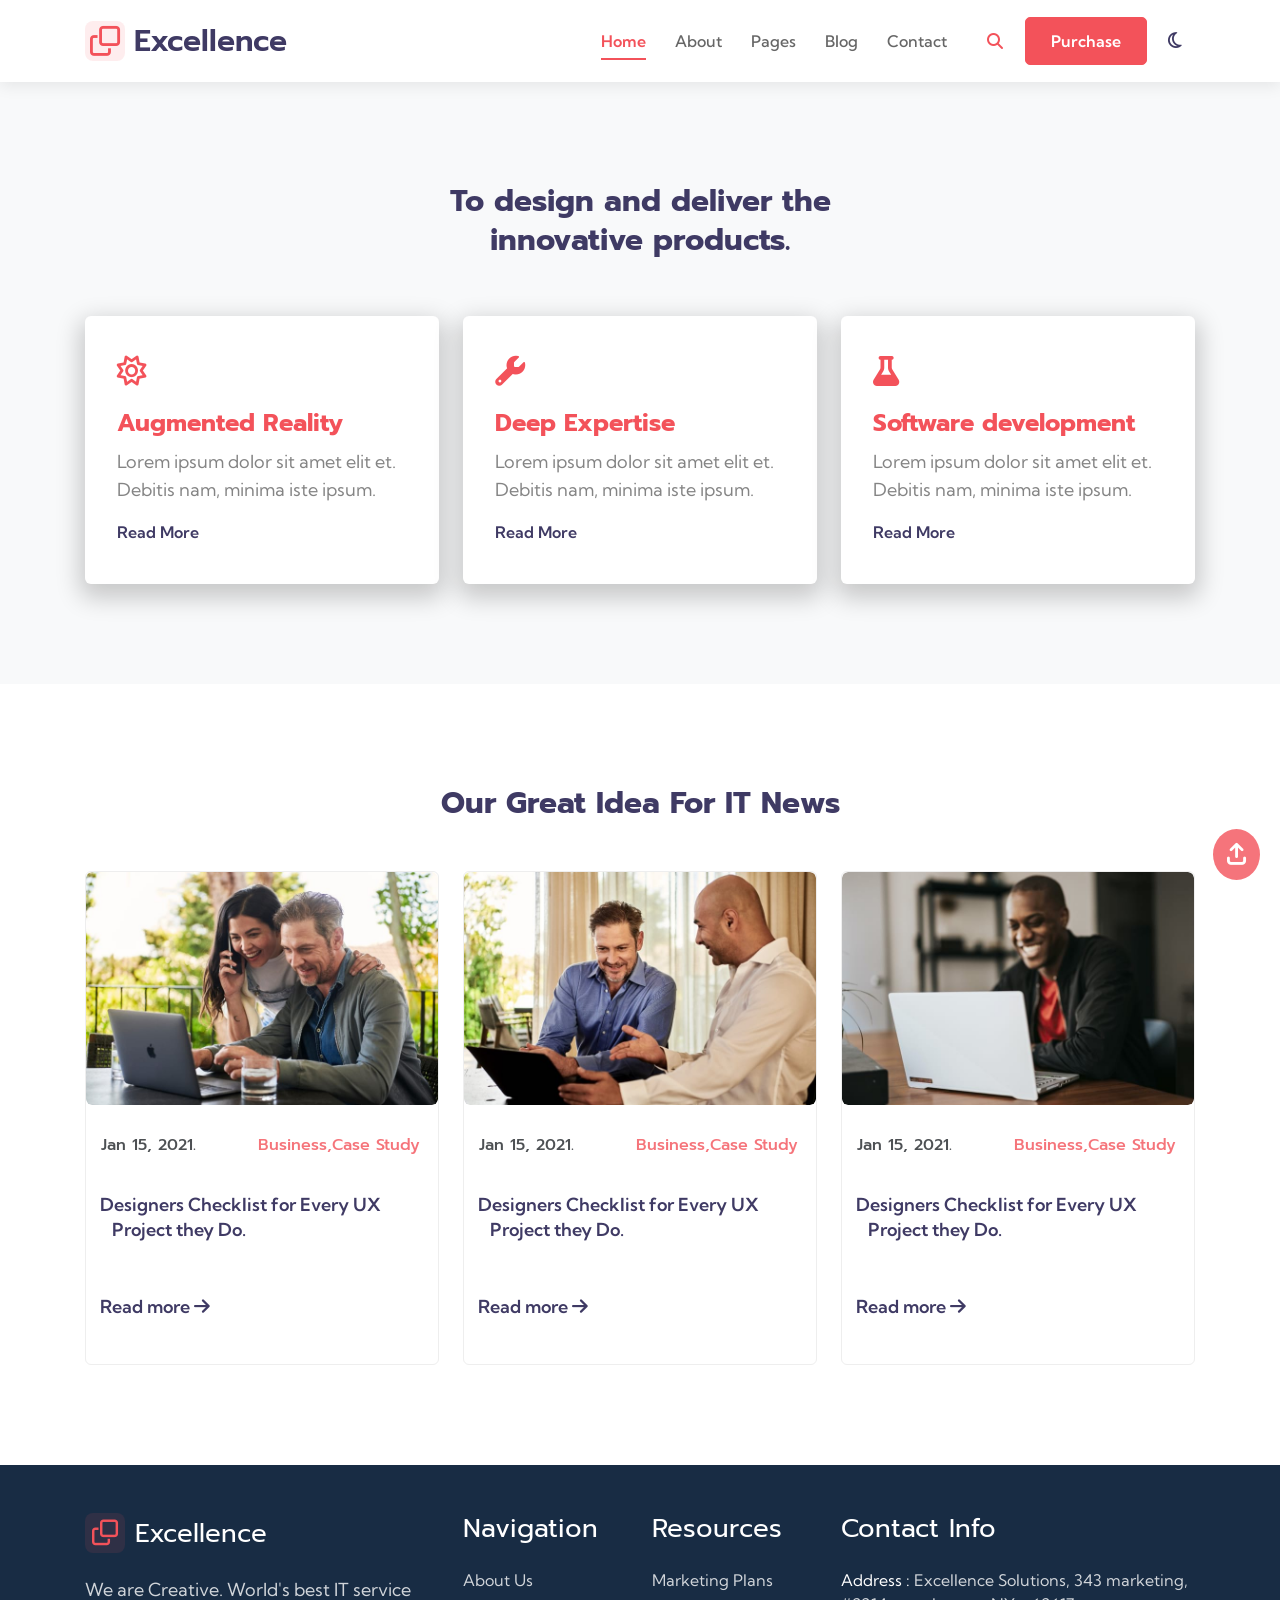
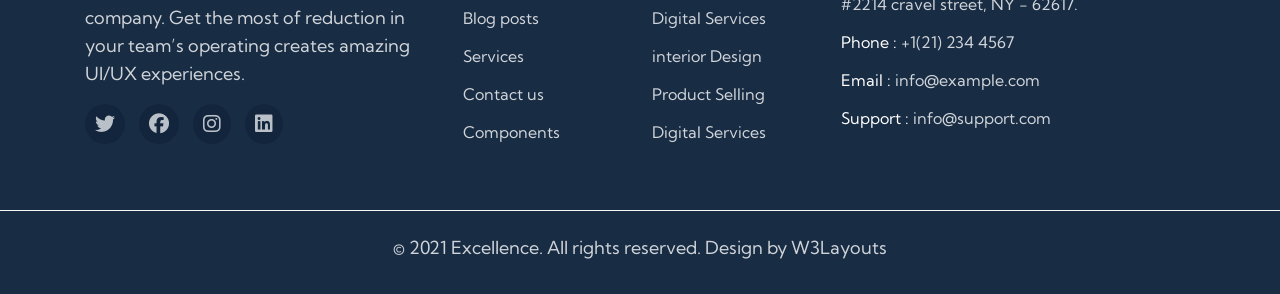
==== commit 76767a2e: "chnages" ====
--- a/about.html
+++ b/about.html
@@ -150,33 +150,32 @@
     </nav>
     <!-- header close -->
 
-    <div id="products" class="pd gr">
+    <div id="products" class="pd gr theme1">
         <div class="container">
-            <h1 class="hd text-center col-lg-5 col-md-10 mx-auto mb-5">To design and deliver the innovative products.
-            </h1>
-            <div class="row mt-5SS">
+            <h1 class="hd text-center col-lg-5 col-md-10 mx-auto ">To design and deliver the innovative products.</h1>
+            <div class="row pt-5">
                 <div class="col-lg-4 col-md-6 col-12">
-                    <div class="pro rounded pr1">
+                    <div class="pro rounded pr1 theme2">
                         <span class="fa-regular fa-sun" aria-hidden="true"></span>
                         <h3>Augmented Reality</h3>
                         <p class="para">Lorem ipsum dolor sit amet elit et. Debitis nam, minima iste ipsum.</p>
                         <a href="">Read More</a>
                     </div>
                 </div>
-                <div class="col-lg-4 col-md-6 col-12 mt-md-0 mt-5">
-                    <div class="pro rounded pr2">
+                <div class="col-lg-4 col-md-6 col-12 mt-md-0 mt-5 ">
+                    <div class="pro rounded pr2 theme2">
                         <span class="fa fa-wrench icon-fea" aria-hidden="true"></span>
                         <h3>Deep Expertise</h3>
                         <p class="para">Lorem ipsum dolor sit amet elit et. Debitis nam, minima iste ipsum.</p>
                         <a href="">Read More</a>
                     </div>
                 </div>
-                <div class="col-lg-4 col-md-6 col-12 mt-lg-0 mt-5 mx-auto">
-                    <div class="pro rounded pr3">
+                <div class="col-lg-4 col-md-6 col-12 mt-lg-0 mt-5 mx-auto ">
+                    <div class="pro rounded pr3 theme2">
                         <span class="fa fa-flask" aria-hidden="true"></span>
                         <h3>Software development</h3>
                         <p class="para">Lorem ipsum dolor sit amet elit et. Debitis nam, minima iste ipsum.</p>
-                        <a href="" class="sam">Read More</a>
+                        <a href="">Read More</a>
                     </div>
                 </div>
             </div>
@@ -184,7 +183,7 @@
     </div>
     <!-- products close -->
 
-    <div id="idea" class="pd">
+    <div id="idea" class="pd theme2">
         <div class="container">
             <h1 class="hd text-center col-lg-7 col-md-10 mx-auto">Our Great Idea For IT News</h1>
             <div class="row mt-5">
@@ -196,7 +195,14 @@
                                 <span class="fa fa-plus rounded"></span>
                             </div>
                         </div>
-                        <h6>Jan 15, 2021.</h6>
+                        <div class="row pt-3">
+                            <div class="col-5">
+                                <h6>Jan 15, 2021.</h6>
+                            </div>
+                            <div class="col-7 cc">
+                                <h6>Business,Case Study</h6>
+                            </div>
+                        </div>
                         <a href="#">Designers Checklist for Every UX
                             &nbsp;&nbsp;&nbsp;Project they Do.</a><br><br>
                         <a href="#">Read more <span class="fa fa-arrow-right"></span></a>
@@ -210,10 +216,17 @@
                                 <span class="fa fa-plus rounded"></span>
                             </div>
                         </div>
-                        <h6>Jan 15, 2021.</h6>
+                        <div class="row pt-3">
+                            <div class="col-5">
+                                <h6>Jan 15, 2021.</h6>
+                            </div>
+                            <div class="col-7 cc">
+                                <h6>Business,Case Study</h6>
+                            </div>
+                        </div>
                         <a href="#">Designers Checklist for Every UX
                             &nbsp;&nbsp;&nbsp;Project they Do.</a><br><br>
-                        <a href="#">Read more<span class="fa fa-arrow-right"></span></a>
+                        <a href="#">Read more <span class="fa fa-arrow-right"></span></a>
                     </div>
                 </div>
                 <div class="col-lg-4 col-md-6 col-12 mt-lg-0 mt-5 mx-auto">
@@ -224,7 +237,14 @@
                                 <span class="fa fa-plus rounded"></span>
                             </div>
                         </div>
-                        <h6>Jan 15, 2021.</h6>
+                        <div class="row pt-3">
+                            <div class="col-5">
+                                <h6>Jan 15, 2021.</h6>
+                            </div>
+                            <div class="col-7 cc">
+                                <h6>Business,Case Study</h6>
+                            </div>
+                        </div>
                         <a href="#">Designers Checklist for Every UX
                             &nbsp;&nbsp;&nbsp;Project they Do.</a><br><br>
                         <a href="#">Read more <span class="fa fa-arrow-right"></span></a>
@@ -293,6 +313,8 @@
     <script src="js/popper.min.js"></script>
     <script src="js/bootstrap.min.js"></script>
     <script src="js/style.js"></script>
+    <script src="js/bootstrap.bundle.min.js"></script>
+
 </body>
 
 </html>
